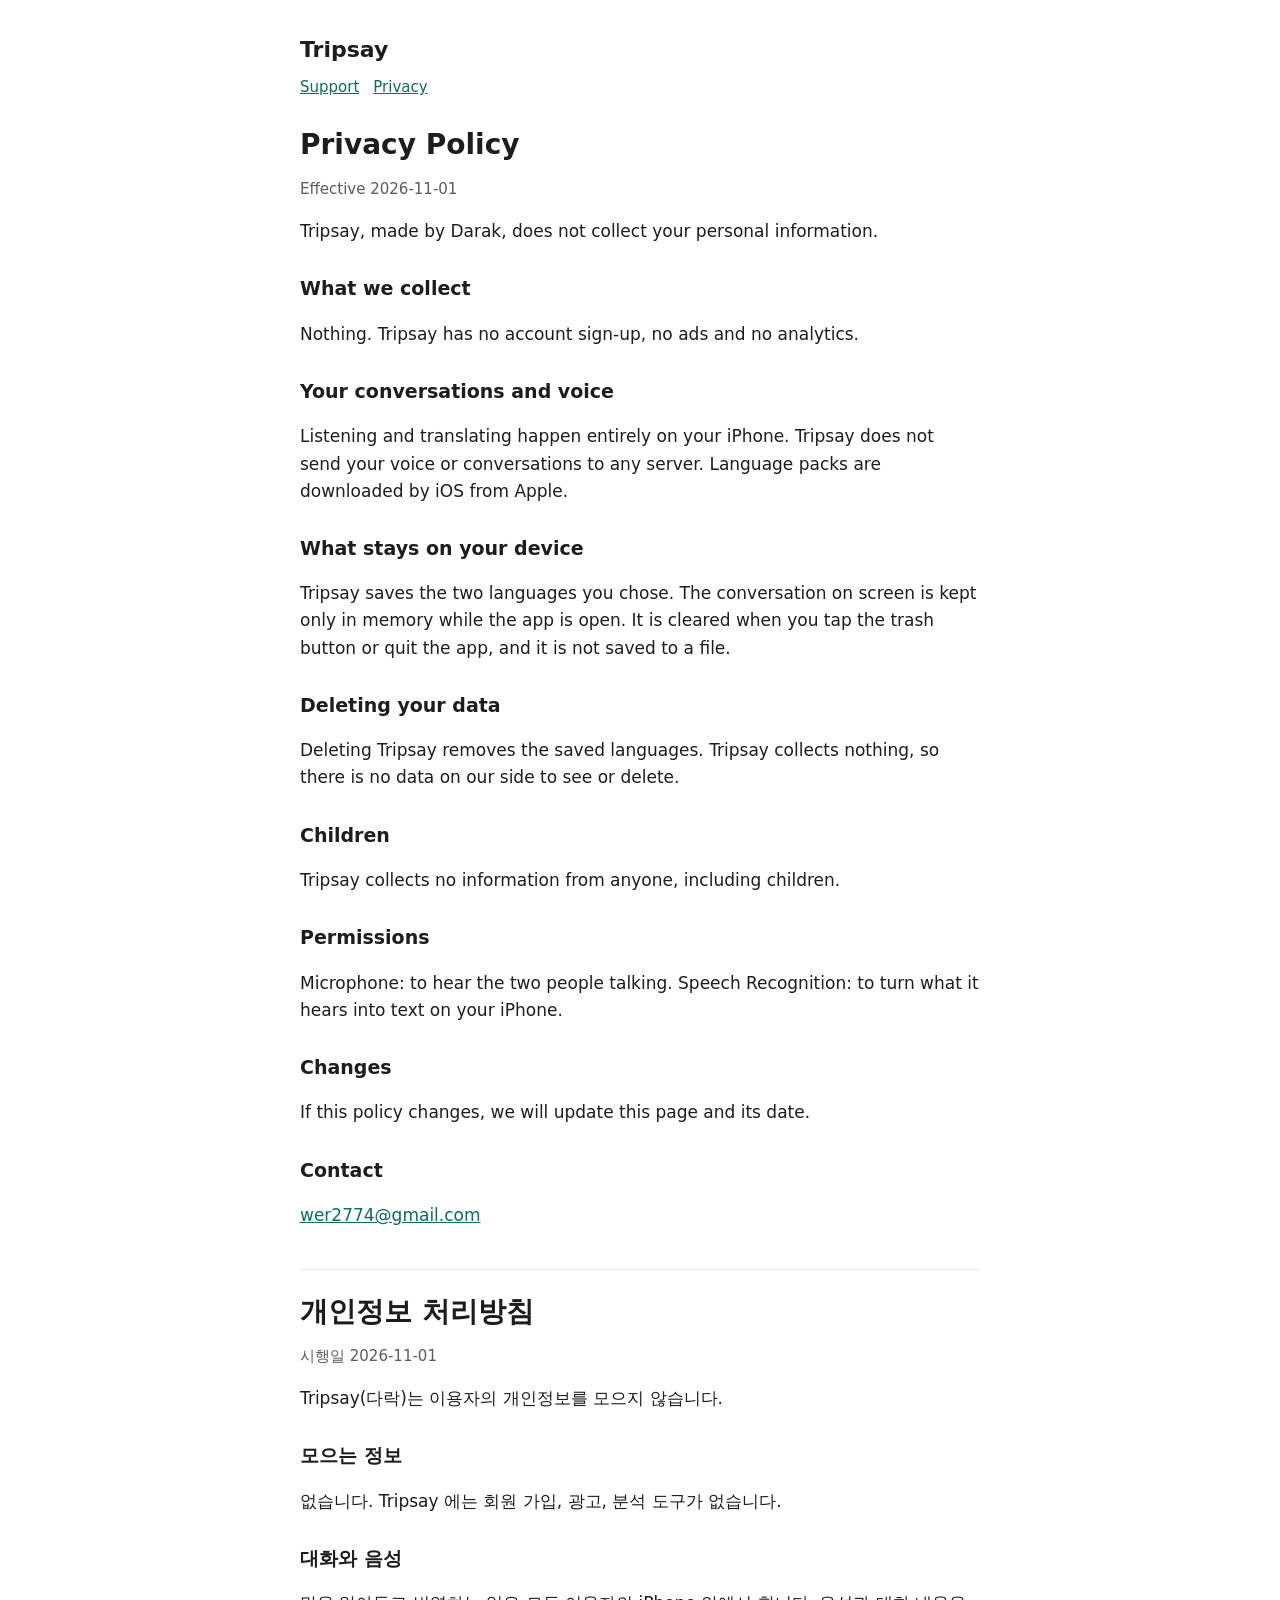
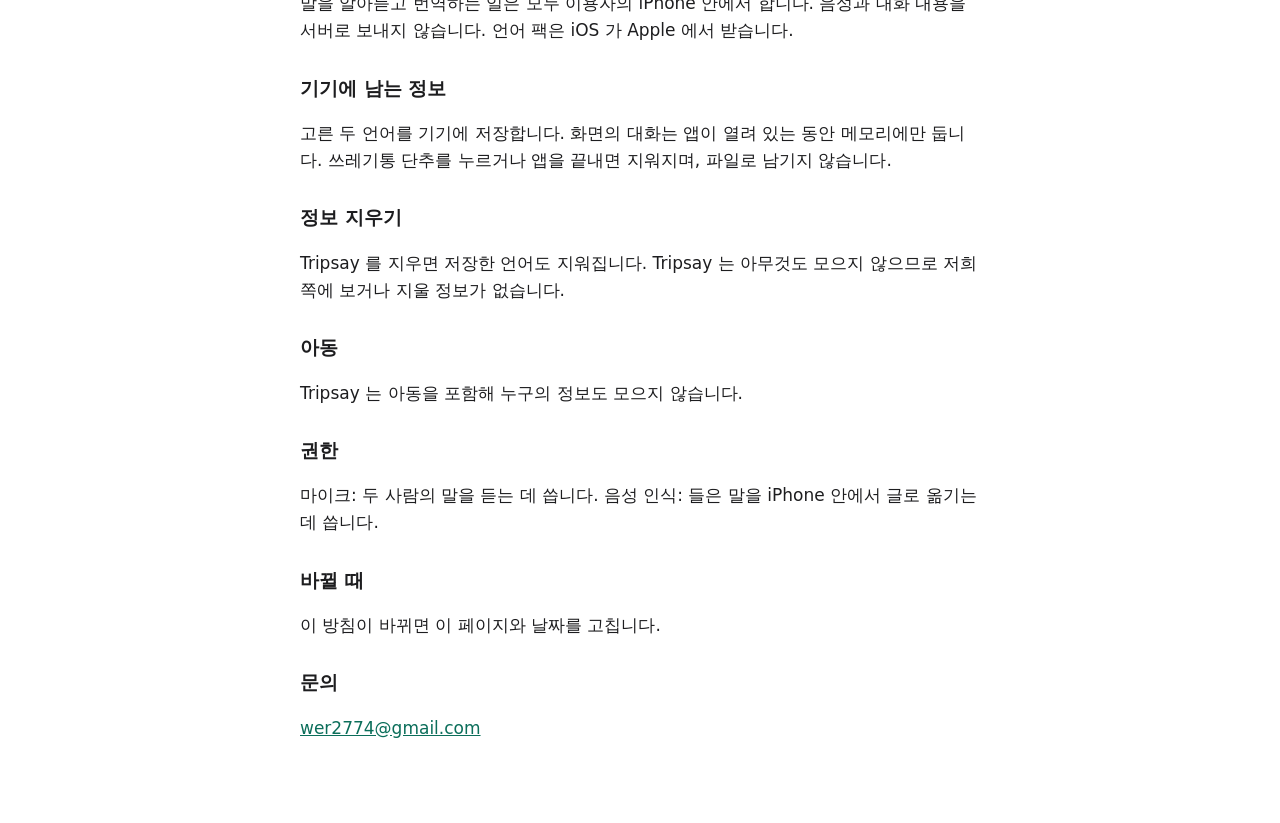
==== privacy/index.html @ 00a892c6 "Tripsay support and privacy pages Co-Authored-By: Claude Opus 5.5 <noreply@anthropic.com>" ====
<!doctype html>
<html lang="en"><head><meta charset="utf-8"><meta name="viewport" content="width=device-width, initial-scale=1">
<title>Tripsay Privacy Policy</title><link rel="stylesheet" href="../style.css"></head><body>
<header><a href="../">Tripsay</a></header>
<nav><a href="../support/">Support</a><a href="./">Privacy</a></nav>
<section lang="en">
<h1>Privacy Policy</h1>
<p class="muted">Effective 2026-11-01</p>
<p>Tripsay, made by Darak, does not collect your personal information.</p>
<h2>What we collect</h2>
<p>Nothing. Tripsay has no account sign-up, no ads and no analytics.</p>
<h2>Your conversations and voice</h2>
<p>Listening and translating happen entirely on your iPhone. Tripsay does not send your voice or conversations to any server. Language packs are downloaded by iOS from Apple.</p>
<h2>What stays on your device</h2>
<p>Tripsay saves the two languages you chose. The conversation on screen is kept only in memory while the app is open. It is cleared when you tap the trash button or quit the app, and it is not saved to a file.</p>
<h2>Deleting your data</h2>
<p>Deleting Tripsay removes the saved languages. Tripsay collects nothing, so there is no data on our side to see or delete.</p>
<h2>Children</h2>
<p>Tripsay collects no information from anyone, including children.</p>
<h2>Permissions</h2>
<p>Microphone: to hear the two people talking. Speech Recognition: to turn what it hears into text on your iPhone.</p>
<h2>Changes</h2>
<p>If this policy changes, we will update this page and its date.</p>
<h2>Contact</h2>
<p><a href="mailto:wer2774@gmail.com">wer2774@gmail.com</a></p>
</section>
<section lang="ko">
<h1>개인정보 처리방침</h1>
<p class="muted">시행일 2026-11-01</p>
<p>Tripsay(다락)는 이용자의 개인정보를 모으지 않습니다.</p>
<h2>모으는 정보</h2>
<p>없습니다. Tripsay 에는 회원 가입, 광고, 분석 도구가 없습니다.</p>
<h2>대화와 음성</h2>
<p>말을 알아듣고 번역하는 일은 모두 이용자의 iPhone 안에서 합니다. 음성과 대화 내용을 서버로 보내지 않습니다. 언어 팩은 iOS 가 Apple 에서 받습니다.</p>
<h2>기기에 남는 정보</h2>
<p>고른 두 언어를 기기에 저장합니다. 화면의 대화는 앱이 열려 있는 동안 메모리에만 둡니다. 쓰레기통 단추를 누르거나 앱을 끝내면 지워지며, 파일로 남기지 않습니다.</p>
<h2>정보 지우기</h2>
<p>Tripsay 를 지우면 저장한 언어도 지워집니다. Tripsay 는 아무것도 모으지 않으므로 저희 쪽에 보거나 지울 정보가 없습니다.</p>
<h2>아동</h2>
<p>Tripsay 는 아동을 포함해 누구의 정보도 모으지 않습니다.</p>
<h2>권한</h2>
<p>마이크: 두 사람의 말을 듣는 데 씁니다. 음성 인식: 들은 말을 iPhone 안에서 글로 옮기는 데 씁니다.</p>
<h2>바뀔 때</h2>
<p>이 방침이 바뀌면 이 페이지와 날짜를 고칩니다.</p>
<h2>문의</h2>
<p><a href="mailto:wer2774@gmail.com">wer2774@gmail.com</a></p>
</section>
</body></html>
---- style.css ----
:root { --ink: #1d1d1f; --muted: #5b5b60; --accent: #0B6E5A; --line: #e5e5ea; --bg: #ffffff; }
@media (prefers-color-scheme: dark) { :root { --ink: #f2f2f7; --muted: #a1a1a6; --accent: #4cc3a5; --line: #3a3a3c; --bg: #111111; } }
html { background: var(--bg); }
body { margin: 0 auto; max-width: 680px; padding: 32px 20px 64px; font: 17px/1.6 -apple-system, system-ui, sans-serif; color: var(--ink); background: var(--bg); }
header a { color: var(--ink); text-decoration: none; font-weight: 800; font-size: 22px; }
nav { margin: 8px 0 28px; font-size: 15px; color: var(--muted); }
nav a { color: var(--accent); margin-right: 14px; }
h1 { font-size: 28px; line-height: 1.25; margin: 0 0 8px; }
h2 { font-size: 19px; margin: 28px 0 6px; }
p, li { color: var(--ink); }
.muted { color: var(--muted); font-size: 15px; }
section + section { border-top: 1px solid var(--line); margin-top: 40px; padding-top: 24px; }
a { color: var(--accent); }
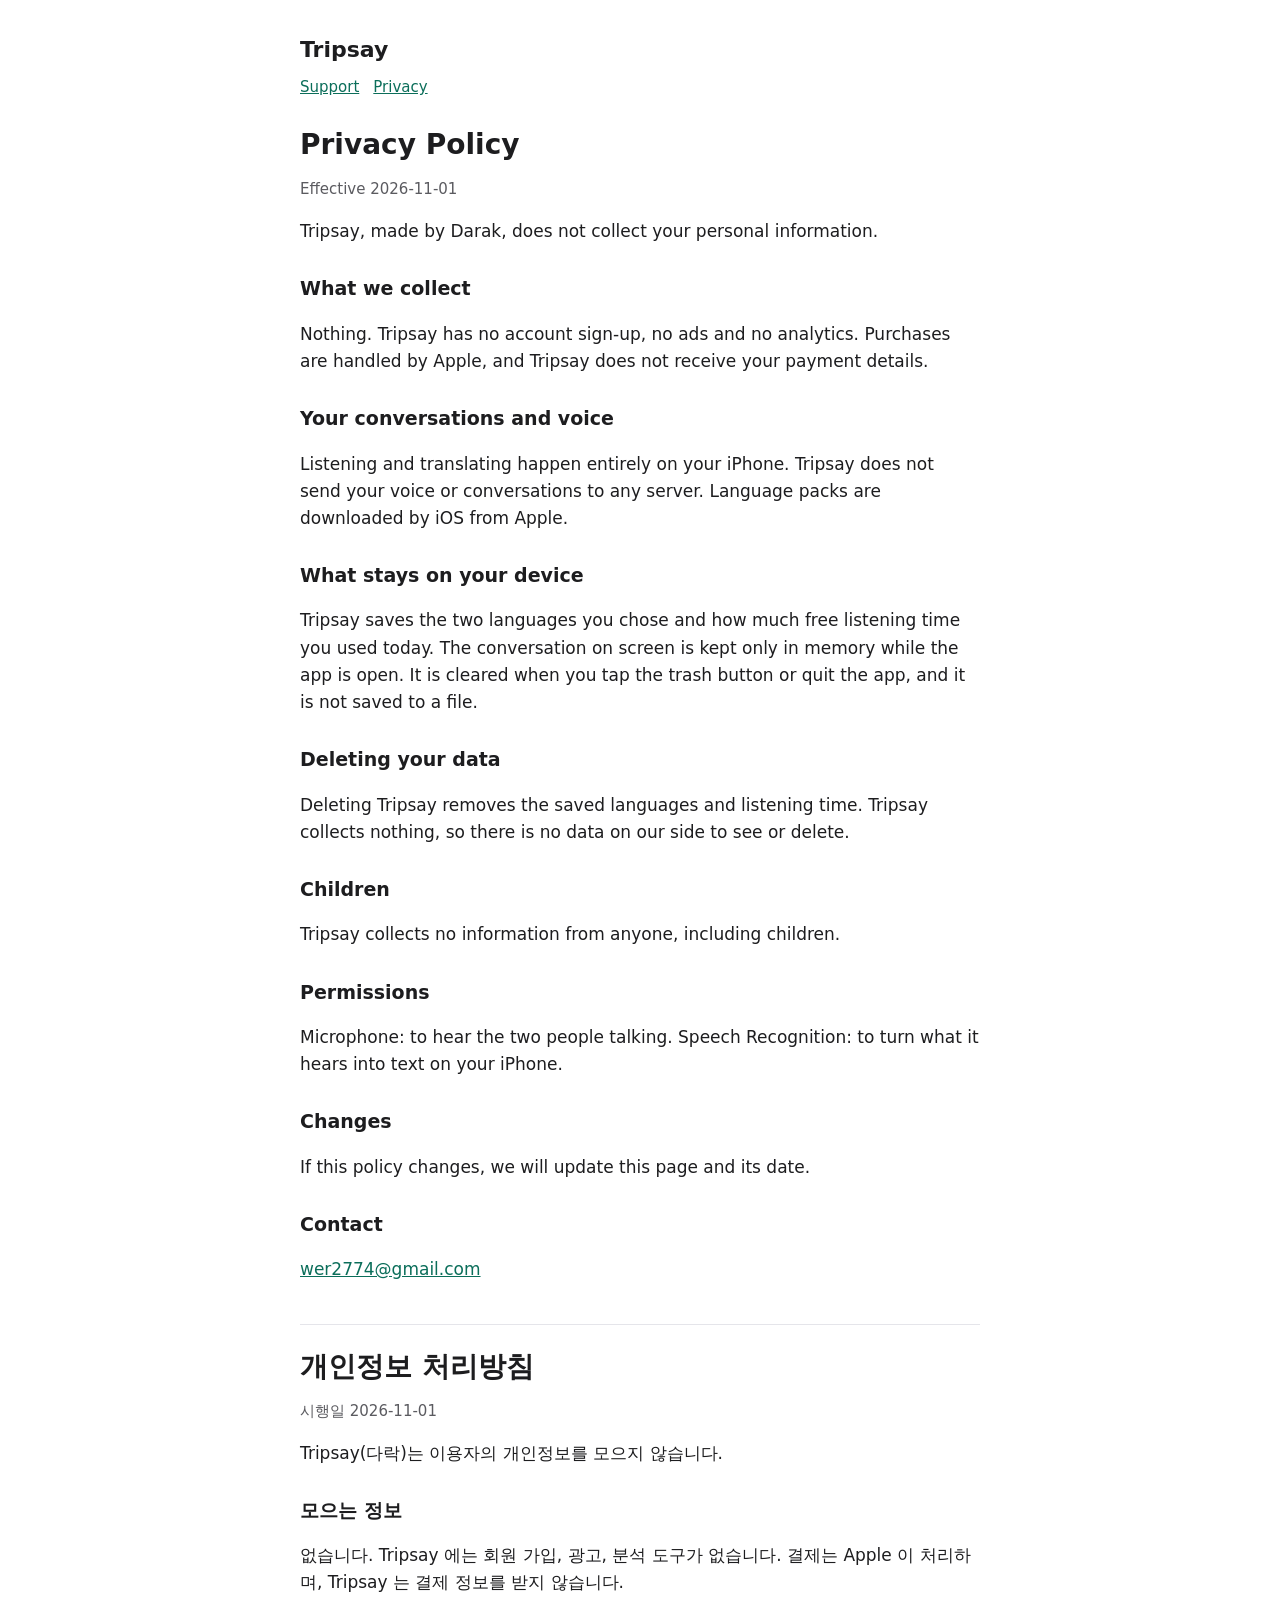
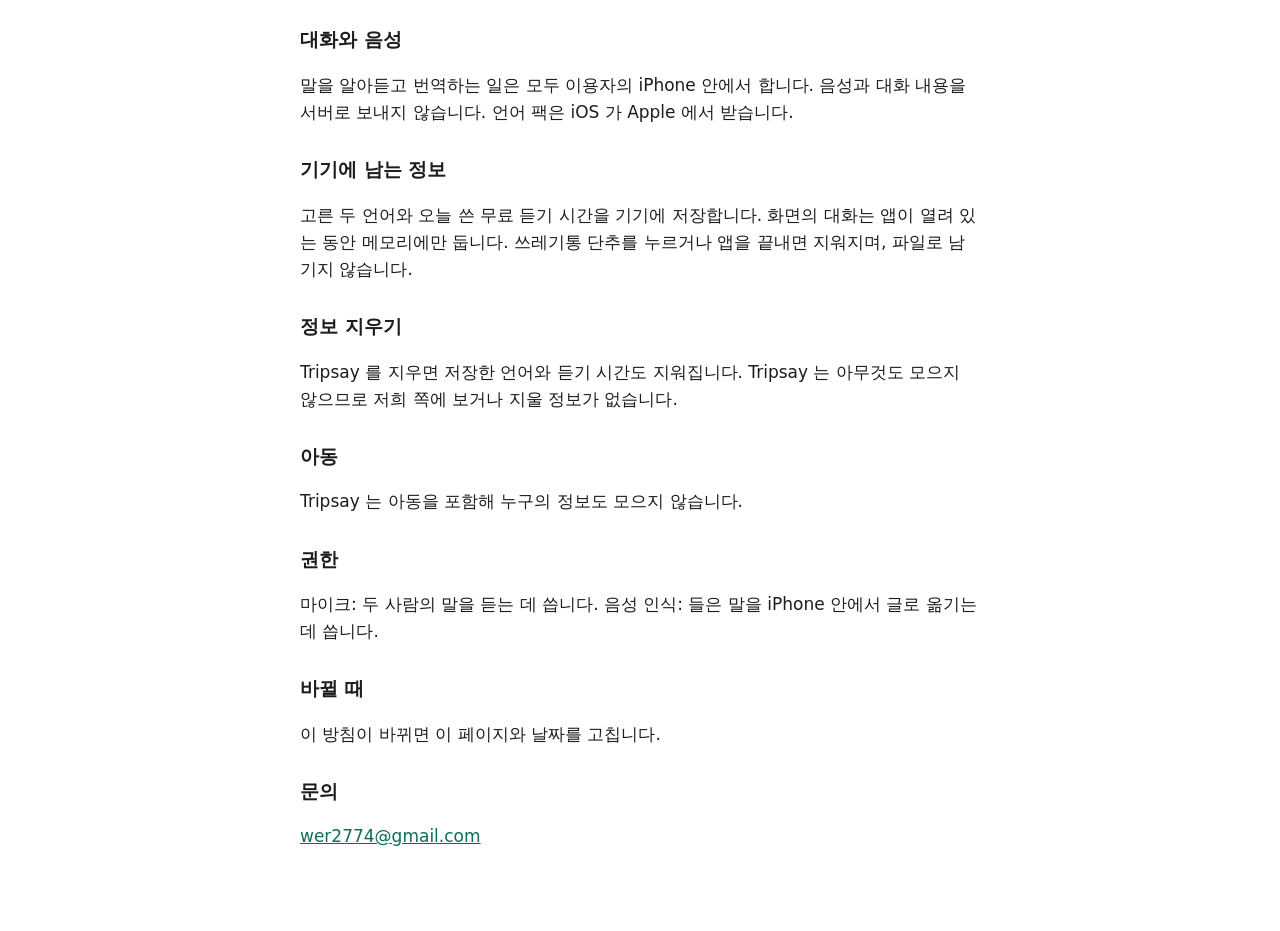
==== commit bf4144e1: "Add the free listening limit, lifetime access and restore to the support and privacy pages Co-Author" ====
--- a/privacy/index.html
+++ b/privacy/index.html
@@ -8,13 +8,13 @@
 <p class="muted">Effective 2026-11-01</p>
 <p>Tripsay, made by Darak, does not collect your personal information.</p>
 <h2>What we collect</h2>
-<p>Nothing. Tripsay has no account sign-up, no ads and no analytics.</p>
+<p>Nothing. Tripsay has no account sign-up, no ads and no analytics. Purchases are handled by Apple, and Tripsay does not receive your payment details.</p>
 <h2>Your conversations and voice</h2>
 <p>Listening and translating happen entirely on your iPhone. Tripsay does not send your voice or conversations to any server. Language packs are downloaded by iOS from Apple.</p>
 <h2>What stays on your device</h2>
-<p>Tripsay saves the two languages you chose. The conversation on screen is kept only in memory while the app is open. It is cleared when you tap the trash button or quit the app, and it is not saved to a file.</p>
+<p>Tripsay saves the two languages you chose and how much free listening time you used today. The conversation on screen is kept only in memory while the app is open. It is cleared when you tap the trash button or quit the app, and it is not saved to a file.</p>
 <h2>Deleting your data</h2>
-<p>Deleting Tripsay removes the saved languages. Tripsay collects nothing, so there is no data on our side to see or delete.</p>
+<p>Deleting Tripsay removes the saved languages and listening time. Tripsay collects nothing, so there is no data on our side to see or delete.</p>
 <h2>Children</h2>
 <p>Tripsay collects no information from anyone, including children.</p>
 <h2>Permissions</h2>
@@ -29,13 +29,13 @@
 <p class="muted">시행일 2026-11-01</p>
 <p>Tripsay(다락)는 이용자의 개인정보를 모으지 않습니다.</p>
 <h2>모으는 정보</h2>
-<p>없습니다. Tripsay 에는 회원 가입, 광고, 분석 도구가 없습니다.</p>
+<p>없습니다. Tripsay 에는 회원 가입, 광고, 분석 도구가 없습니다. 결제는 Apple 이 처리하며, Tripsay 는 결제 정보를 받지 않습니다.</p>
 <h2>대화와 음성</h2>
 <p>말을 알아듣고 번역하는 일은 모두 이용자의 iPhone 안에서 합니다. 음성과 대화 내용을 서버로 보내지 않습니다. 언어 팩은 iOS 가 Apple 에서 받습니다.</p>
 <h2>기기에 남는 정보</h2>
-<p>고른 두 언어를 기기에 저장합니다. 화면의 대화는 앱이 열려 있는 동안 메모리에만 둡니다. 쓰레기통 단추를 누르거나 앱을 끝내면 지워지며, 파일로 남기지 않습니다.</p>
+<p>고른 두 언어와 오늘 쓴 무료 듣기 시간을 기기에 저장합니다. 화면의 대화는 앱이 열려 있는 동안 메모리에만 둡니다. 쓰레기통 단추를 누르거나 앱을 끝내면 지워지며, 파일로 남기지 않습니다.</p>
 <h2>정보 지우기</h2>
-<p>Tripsay 를 지우면 저장한 언어도 지워집니다. Tripsay 는 아무것도 모으지 않으므로 저희 쪽에 보거나 지울 정보가 없습니다.</p>
+<p>Tripsay 를 지우면 저장한 언어와 듣기 시간도 지워집니다. Tripsay 는 아무것도 모으지 않으므로 저희 쪽에 보거나 지울 정보가 없습니다.</p>
 <h2>아동</h2>
 <p>Tripsay 는 아동을 포함해 누구의 정보도 모으지 않습니다.</p>
 <h2>권한</h2>
